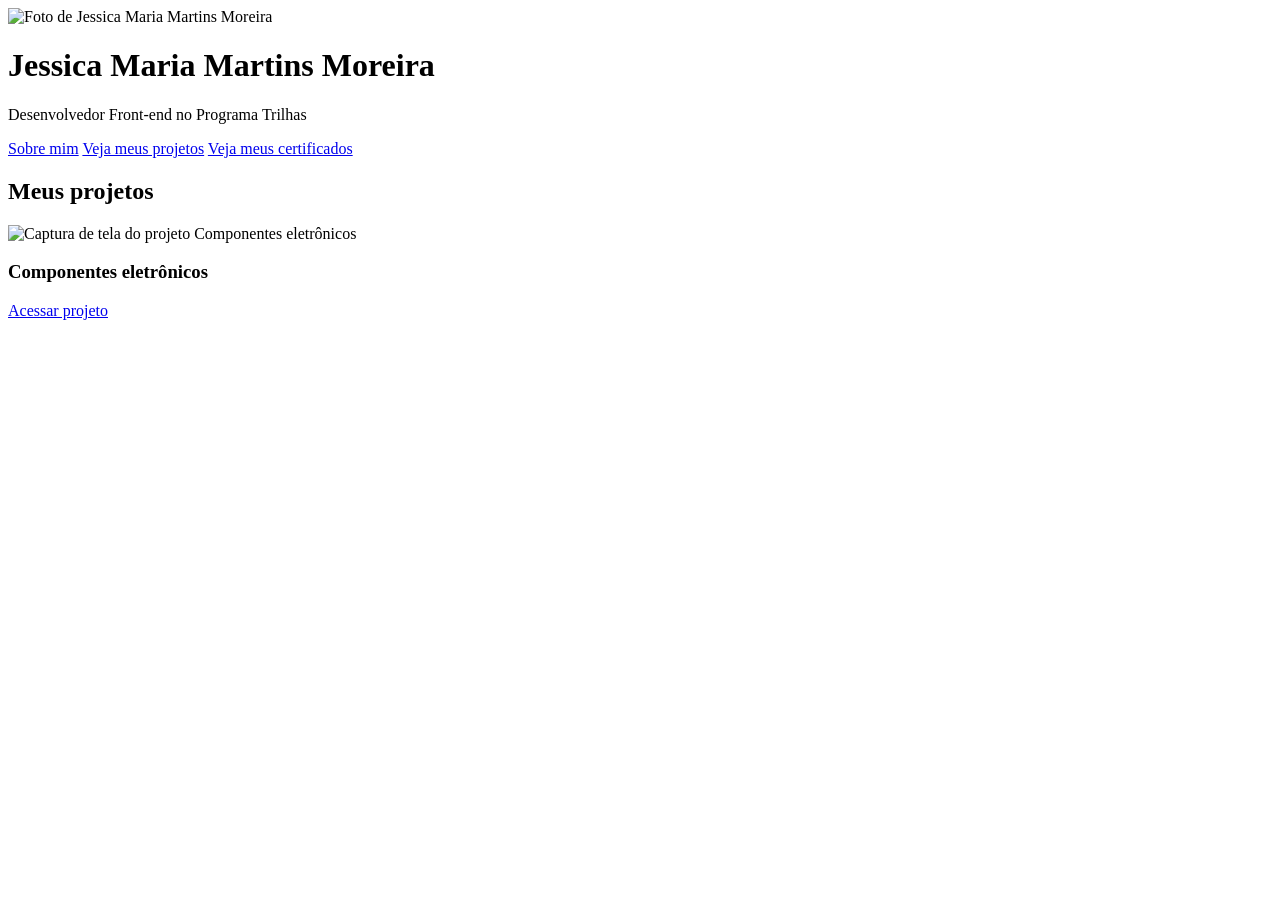
==== projetos.html @ 378bcb2c "Add files via upload" ====
<!DOCTYPE html>
<html lang="pt-BR">
<head>
  <meta charset="UTF-8">
  <meta name="viewport" content="width=device-width, initial-scale=1.0">
  <title>Projetos | Jessica Maria Martins Moreira</title>

  <link rel="preconnect" href="https://fonts.googleapis.com">
  <link rel="preconnect" href="https://fonts.gstatic.com" crossorigin>
  <link href="https://fonts.googleapis.com/css2?family=Bricolage+Grotesque:opsz,wght@12..96,700;12..96,800&family=Figtree:wght@400;700&display=swap" rel="stylesheet">
  <link rel="stylesheet" href="css/style.css">
</head>
<body>
  <main class="container">
    <header class="perfil">
      <img src="images/foto.jpg" alt="Foto de Jessica Maria Martins Moreira">
      <h1>Jessica Maria Martins Moreira</h1>
      <p>Desenvolvedor Front-end no Programa Trilhas</p>

      <nav class="botoes">
        <a class="btn" href="sobre.html">Sobre mim</a>
        <a class="btn" href="projetos.html">Veja meus projetos</a>
        <a class="btn" href="https://drive.google.com/drive/u/3/folders/1altiryTgDPyZbT1cd11A9rLV_2_0wGFB" target="_blank" rel="noopener">Veja meus certificados</a>
      </nav>
    </header>

    <section class="projetos">
      <h2>Meus projetos</h2>

      <div class="grid">
        <article class="card">
          <img src="images/projeto-1.jpg" alt="Captura de tela do projeto Componentes eletrônicos">
          <div>
            <h3>Componentes eletrônicos</h3>
            <a class="btn" href="https://jessmariart-star.github.io/eletronica.componentes/" target="_blank" rel="noopener">Acessar projeto</a>
          </div>
        </article>
      </div>
    </section>
  </main>
</body>
</html>
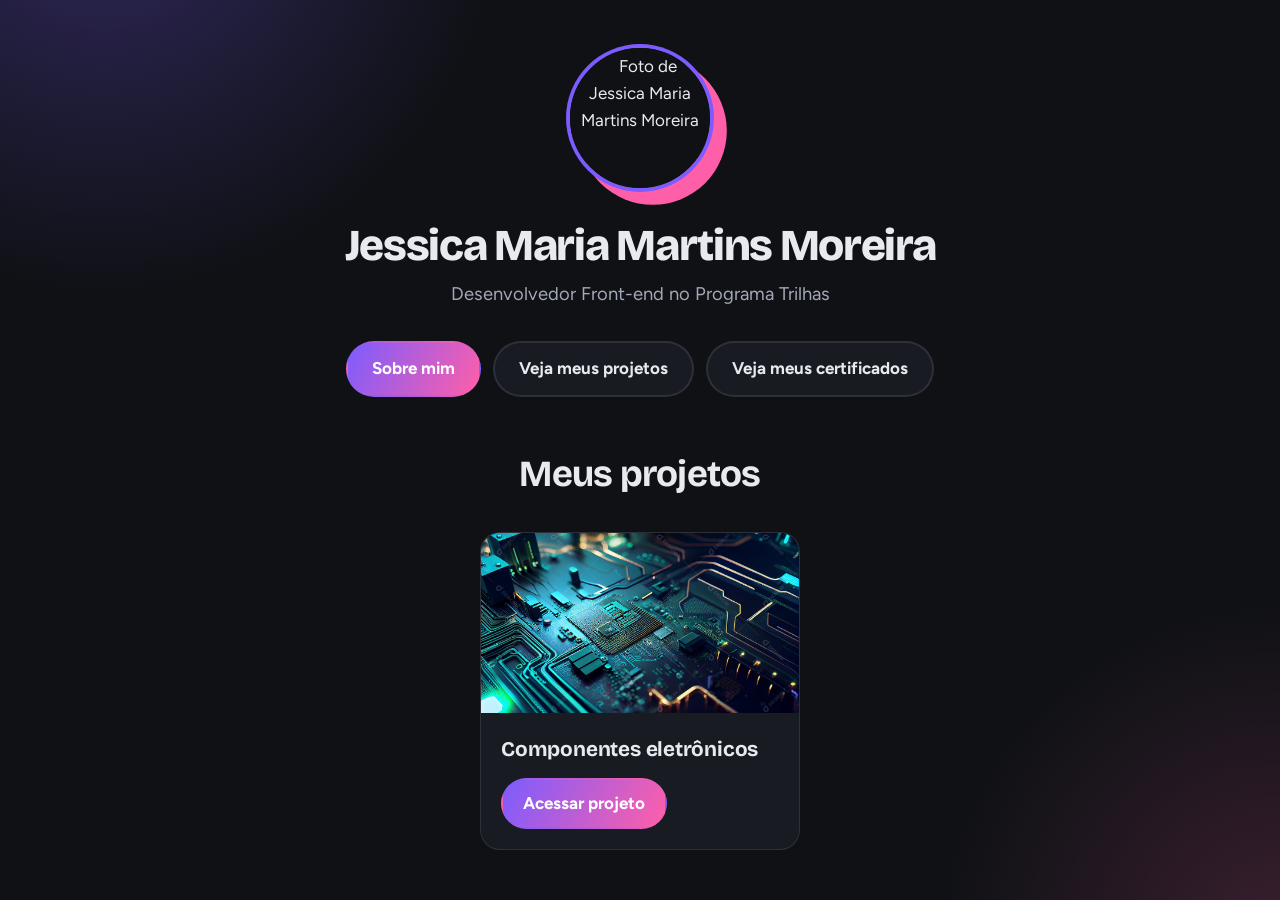
==== commit 94e82646: "Fix HTML structure and update image paths" ====
--- a/projetos.html
+++ b/projetos.html
@@ -8,7 +8,7 @@
   <link rel="preconnect" href="https://fonts.googleapis.com">
   <link rel="preconnect" href="https://fonts.gstatic.com" crossorigin>
   <link href="https://fonts.googleapis.com/css2?family=Bricolage+Grotesque:opsz,wght@12..96,700;12..96,800&family=Figtree:wght@400;700&display=swap" rel="stylesheet">
-  <link rel="stylesheet" href="css/style.css">
+  <link rel="stylesheet" href="style.css">
 </head>
 <body>
   <main class="container">
@@ -29,7 +29,7 @@
 
       <div class="grid">
         <article class="card">
-          <img src="images/projeto-1.jpg" alt="Captura de tela do projeto Componentes eletrônicos">
+          <img src="projeto-1.jpg" alt="Captura de tela do projeto Componentes eletrônicos">
           <div>
             <h3>Componentes eletrônicos</h3>
             <a class="btn" href="https://jessmariart-star.github.io/eletronica.componentes/" target="_blank" rel="noopener">Acessar projeto</a>
@@ -39,4 +39,4 @@
     </section>
   </main>
 </body>
-</html>+</html>
--- a/style.css
+++ b/style.css
@@ -0,0 +1,273 @@
+/* ===== Tokens ===== */
+:root {
+  --fundo: #0f1115;
+  --superficie: #181b22;
+  --superficie-2: #1f232d;
+  --tinta: #e8eaf0;
+  --tinta-suave: #a3a8b8;
+  --violeta: #7c5cff;
+  --violeta-claro: #9a82ff;
+  --rosa: #ff5fa8;
+  --borda: rgba(232, 234, 240, 0.1);
+  --fonte-titulo: "Bricolage Grotesque", system-ui, sans-serif;
+  --fonte-texto: "Figtree", system-ui, Arial, sans-serif;
+}
+
+/* ===== Base ===== */
+* {
+  box-sizing: border-box;
+  margin: 0;
+  padding: 0;
+}
+
+body {
+  min-height: 100vh;
+  font-family: var(--fonte-texto);
+  font-size: 1.0625rem;
+  line-height: 1.6;
+  color: var(--tinta);
+  background-color: var(--fundo);
+  background-image:
+    radial-gradient(42rem 42rem at 8% -12%, rgba(124, 92, 255, 0.3), transparent 60%),
+    radial-gradient(36rem 36rem at 100% 105%, rgba(255, 95, 168, 0.18), transparent 60%);
+  background-attachment: fixed;
+}
+
+.container {
+  max-width: 960px;
+  margin: 0 auto;
+  padding: 48px 24px;
+}
+
+/* Na home (só o perfil), centraliza tudo na tela */
+body:not(:has(.sobre, .projetos)) .container {
+  min-height: 100vh;
+  display: grid;
+  place-items: center;
+}
+
+a:focus-visible {
+  outline: 3px solid var(--rosa);
+  outline-offset: 3px;
+}
+
+/* ===== Perfil ===== */
+.perfil {
+  display: flex;
+  flex-direction: column;
+  align-items: center;
+  text-align: center;
+  gap: 12px;
+  animation: entrada 0.8s cubic-bezier(0.2, 0.7, 0.2, 1) both;
+}
+
+.perfil img {
+  width: 180px;
+  height: 180px;
+  border-radius: 50%;
+  object-fit: cover;
+  border: 5px solid var(--fundo);
+  box-shadow:
+    0 0 0 4px var(--violeta),
+    0.8rem 0.8rem 0 4px var(--rosa);
+  margin-bottom: 1.5rem;
+}
+
+.perfil h1 {
+  font-family: var(--fonte-titulo);
+  font-weight: 800;
+  font-size: clamp(2.5rem, 9vw, 4rem);
+  line-height: 1;
+  letter-spacing: -0.03em;
+}
+
+.perfil p {
+  color: var(--tinta-suave);
+  font-size: 1.15rem;
+  max-width: 40ch;
+}
+
+/* Nas páginas internas o nome fica menor, para o conteúdo aparecer mais cedo */
+body:has(.sobre, .projetos) .perfil h1 {
+  font-size: clamp(1.9rem, 6vw, 2.75rem);
+}
+
+body:has(.sobre, .projetos) .perfil img {
+  width: 140px;
+  height: 140px;
+}
+
+/* ===== Botões ===== */
+.botoes {
+  display: flex;
+  flex-wrap: wrap;
+  justify-content: center;
+  gap: 12px;
+  margin-top: 1.25rem;
+}
+
+.btn {
+  display: inline-block;
+  padding: 12px 24px;
+  border-radius: 999px;
+  background: var(--superficie);
+  border: 2px solid var(--borda);
+  color: var(--tinta);
+  text-decoration: none;
+  font-weight: 700;
+  transition: transform 0.2s ease, border-color 0.2s ease, color 0.2s ease, box-shadow 0.2s ease;
+}
+
+.btn:hover {
+  transform: translateY(-3px);
+  border-color: var(--violeta-claro);
+  color: #fff;
+}
+
+.botoes .btn:first-child {
+  background: linear-gradient(120deg, var(--violeta), var(--rosa));
+  border-color: transparent;
+  color: #fff;
+}
+
+.botoes .btn:first-child:hover {
+  box-shadow: 0 12px 28px -10px rgba(124, 92, 255, 0.8);
+}
+
+/* ===== Página Sobre mim ===== */
+.sobre {
+  margin-top: 48px;
+  background: var(--superficie);
+  padding: 40px;
+  border-radius: 20px;
+  border: 1px solid var(--borda);
+  border-left: 6px solid var(--violeta);
+}
+
+.sobre h2 {
+  font-family: var(--fonte-titulo);
+  font-weight: 700;
+  font-size: clamp(1.7rem, 5vw, 2.3rem);
+  letter-spacing: -0.02em;
+  margin-bottom: 16px;
+}
+
+.sobre p {
+  max-width: 68ch;
+  color: #cfd3df;
+}
+
+.sobre p + p {
+  margin-top: 12px;
+}
+
+.sobre a {
+  color: var(--violeta-claro);
+}
+
+/* ===== Página Projetos ===== */
+.projetos {
+  margin-top: 48px;
+}
+
+.projetos h2 {
+  font-family: var(--fonte-titulo);
+  font-weight: 700;
+  font-size: clamp(1.7rem, 5vw, 2.3rem);
+  letter-spacing: -0.02em;
+  margin-bottom: 28px;
+  text-align: center;
+}
+
+.grid {
+  display: flex;
+  flex-wrap: wrap;
+  justify-content: center;
+  gap: 24px;
+}
+
+.card {
+  width: min(100%, 320px);
+  background: var(--superficie);
+  border: 1px solid var(--borda);
+  border-radius: 20px;
+  overflow: hidden;
+  transition: transform 0.25s ease, border-color 0.25s ease, box-shadow 0.25s ease;
+}
+
+.card:hover {
+  transform: translateY(-6px);
+  border-color: var(--violeta);
+  box-shadow: 0 18px 40px -20px rgba(124, 92, 255, 0.7);
+}
+
+.card img {
+  width: 100%;
+  height: 180px;
+  object-fit: cover;
+  display: block;
+}
+
+.card div {
+  padding: 20px;
+  display: flex;
+  flex-direction: column;
+  gap: 12px;
+}
+
+.card h3 {
+  font-family: var(--fonte-titulo);
+  font-size: 1.3rem;
+  letter-spacing: -0.01em;
+}
+
+.card p {
+  color: var(--tinta-suave);
+  font-size: 0.98rem;
+}
+
+.card .btn {
+  align-self: flex-start;
+  padding: 10px 20px;
+  background: linear-gradient(120deg, var(--violeta), var(--rosa));
+  border-color: transparent;
+  color: #fff;
+}
+
+/* ===== Animação e responsivo ===== */
+@keyframes entrada {
+  from {
+    opacity: 0;
+    transform: translateY(1.25rem);
+  }
+  to {
+    opacity: 1;
+    transform: none;
+  }
+}
+
+@media (max-width: 520px) {
+  .container {
+    padding: 32px 16px;
+  }
+  .botoes {
+    flex-direction: column;
+  }
+  .botoes .btn {
+    width: 100%;
+    text-align: center;
+  }
+  .sobre {
+    padding: 24px;
+  }
+}
+
+@media (prefers-reduced-motion: reduce) {
+  .perfil {
+    animation: none;
+  }
+  .btn,
+  .card {
+    transition: none;
+  }
+}
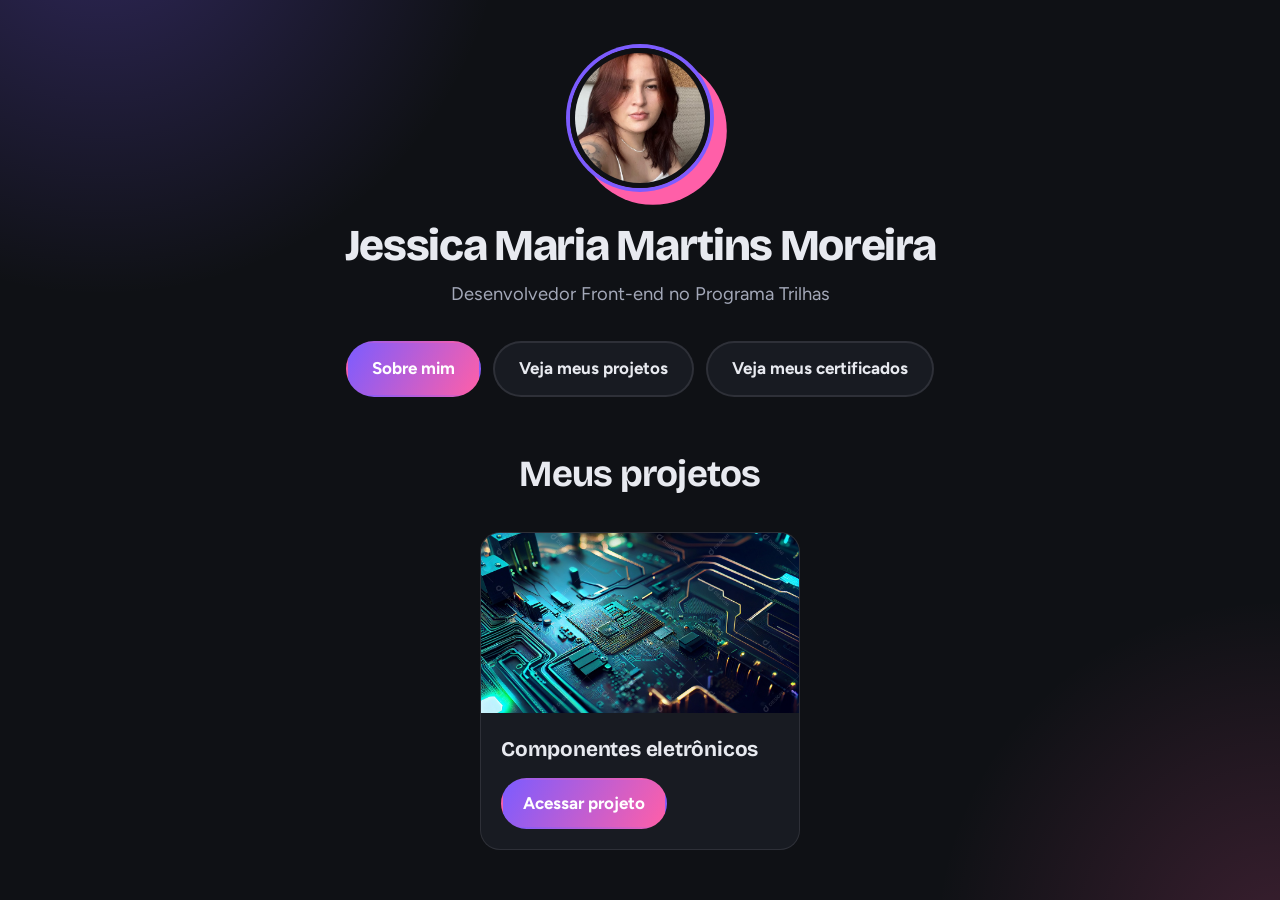
==== commit f17cbaf8: "Fix HTML structure and update image source" ====
--- a/projetos.html
+++ b/projetos.html
@@ -13,7 +13,7 @@
 <body>
   <main class="container">
     <header class="perfil">
-      <img src="images/foto.jpg" alt="Foto de Jessica Maria Martins Moreira">
+      <img src="foto.jpg" alt="Foto de Jessica Maria Martins Moreira">
       <h1>Jessica Maria Martins Moreira</h1>
       <p>Desenvolvedor Front-end no Programa Trilhas</p>
 
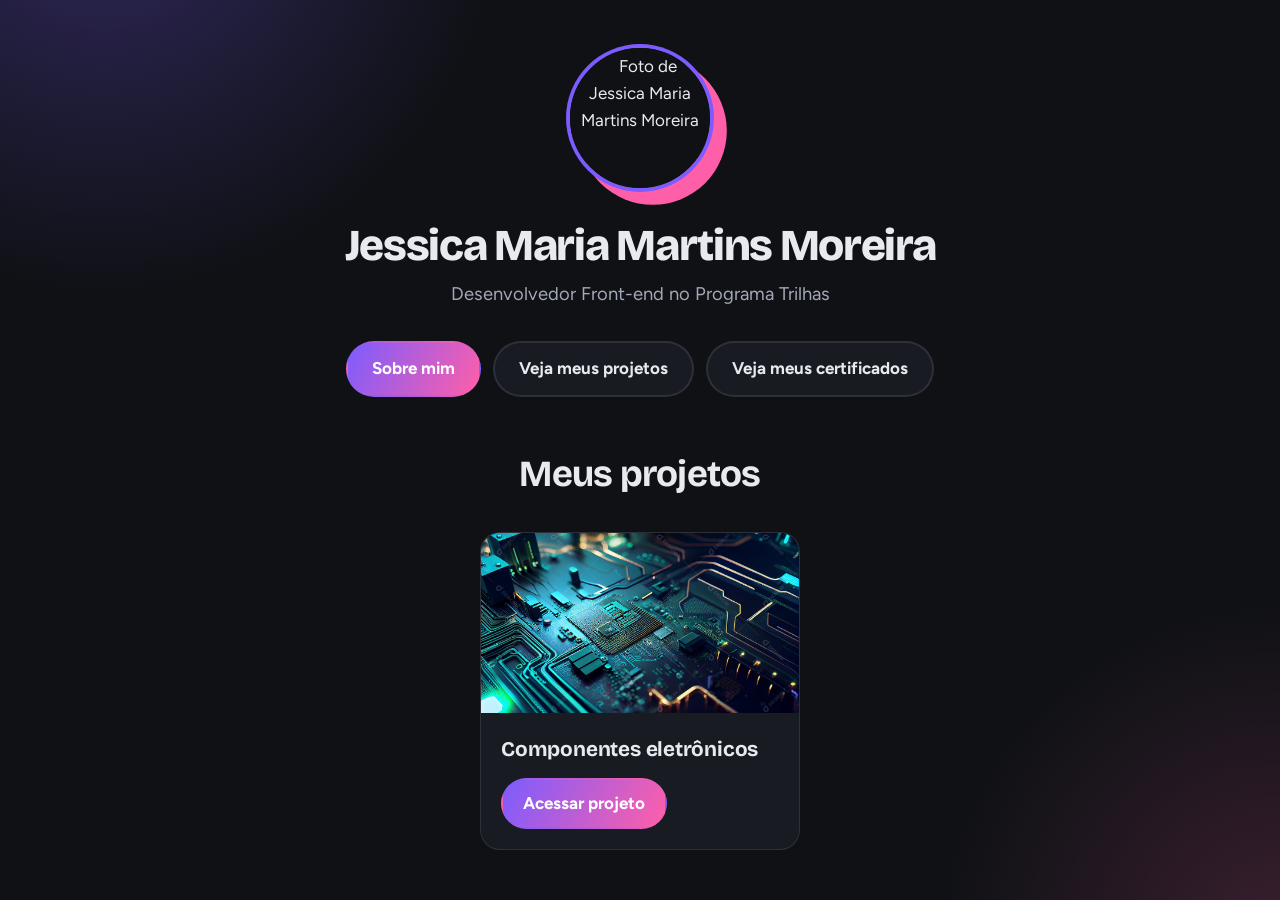
==== commit 65a81466: "Fix image path in projetos.html" ====
--- a/projetos.html
+++ b/projetos.html
@@ -13,7 +13,7 @@
 <body>
   <main class="container">
     <header class="perfil">
-      <img src="foto.jpg" alt="Foto de Jessica Maria Martins Moreira">
+    <img src="images/foto.jpg" alt="Foto de Jessica Maria Martins Moreira">
       <h1>Jessica Maria Martins Moreira</h1>
       <p>Desenvolvedor Front-end no Programa Trilhas</p>
 
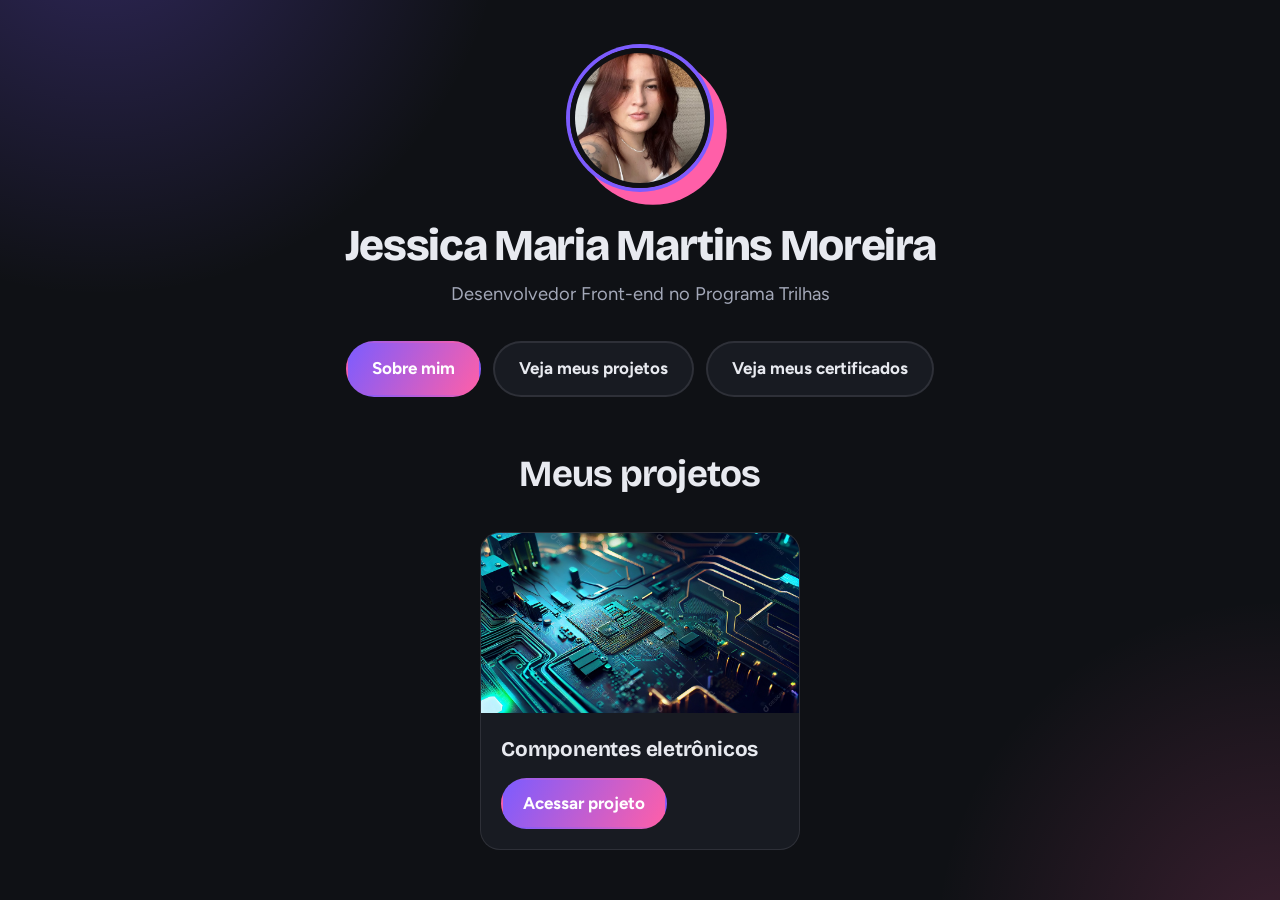
==== commit 66e16a99: "Fix HTML structure and update image source" ====
--- a/projetos.html
+++ b/projetos.html
@@ -13,7 +13,7 @@
 <body>
   <main class="container">
     <header class="perfil">
-    <img src="images/foto.jpg" alt="Foto de Jessica Maria Martins Moreira">
+    <img src="foto.jpg" alt="Foto de Jessica Maria Martins Moreira">
       <h1>Jessica Maria Martins Moreira</h1>
       <p>Desenvolvedor Front-end no Programa Trilhas</p>
 
